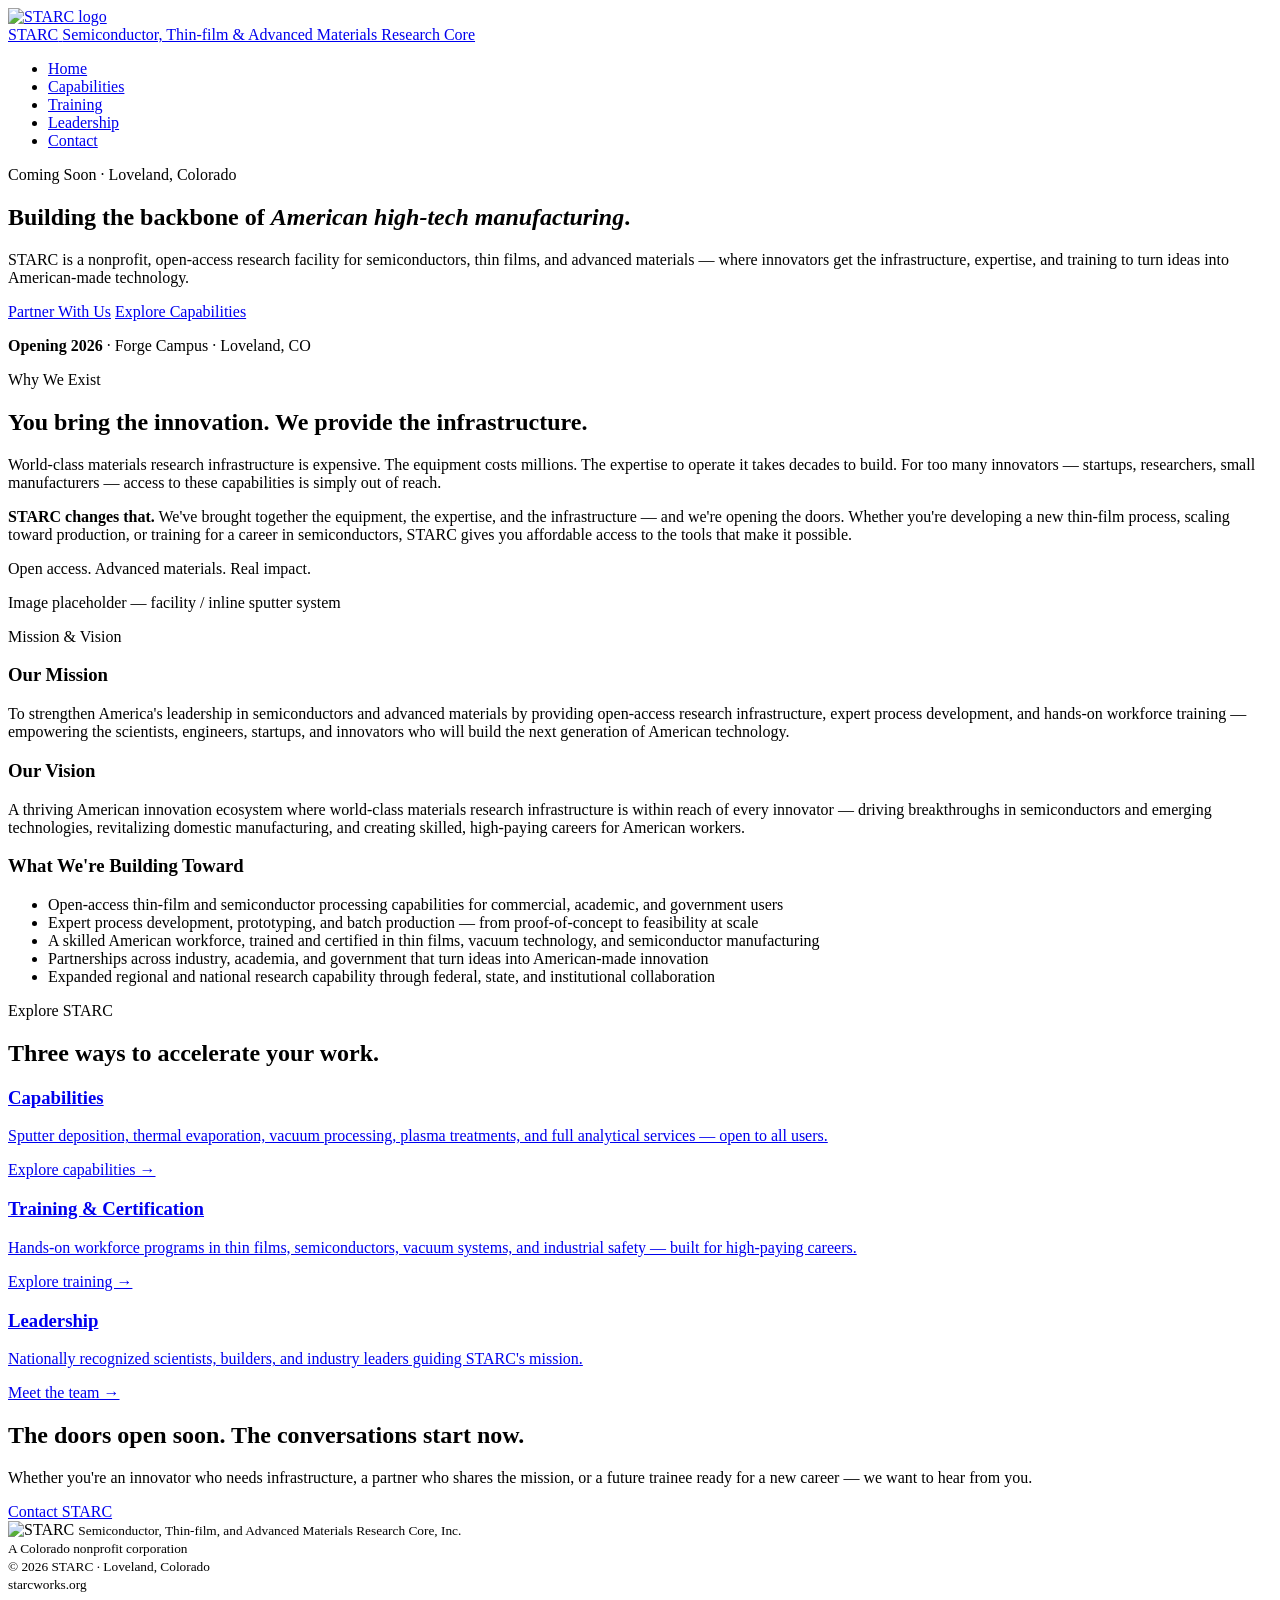
==== index.html @ b77ac94f "Add initial index.html for STARC website Initial commit of the index.html file containing the struct" ====
<!DOCTYPE html>
<html lang="en">
<head>
<meta charset="UTF-8">
<meta name="viewport" content="width=device-width, initial-scale=1.0">
<title>STARC — Semiconductor, Thin-film, and Advanced Materials Research Core</title>
<meta name="description" content="STARC is a nonprofit, open-access research facility for semiconductors, thin films, and advanced materials in Loveland, Colorado.">
<link rel="preconnect" href="https://fonts.googleapis.com">
<link rel="preconnect" href="https://fonts.gstatic.com" crossorigin>
<link href="https://fonts.googleapis.com/css2?family=Archivo:wght@500;600;700;800&family=Inter:wght@400;500;600&display=swap" rel="stylesheet">
<link rel="stylesheet" href="style.css">
</head>
<body>
<header>
  <div class="wrap nav">
    <a class="logo" href="index.html">
      <img class="logo-img" src="logo-mark.png" alt="STARC logo">
      <div>
        <span class="logo-text">STARC</span>
        <span class="logo-sub">Semiconductor, Thin-film &amp; Advanced Materials Research Core</span>
      </div>
    </a>
    <nav aria-label="Primary">
      <ul>
        <li><a href="index.html" class="active">Home</a></li>
        <li><a href="capabilities.html">Capabilities</a></li>
        <li><a href="training.html">Training</a></li>
        <li><a href="leadership.html">Leadership</a></li>
        <li><a href="contact.html">Contact</a></li>
      </ul>
    </nav>
  </div>
  <div class="film-stripe" aria-hidden="true"></div>
</header>
<main>
<section class="hero">
  <div class="wrap">
    <span class="badge">Coming Soon <span>· Loveland, Colorado</span></span>
    <h1>Building the backbone of <em>American high-tech manufacturing</em>.</h1>
    <p class="lede">STARC is a nonprofit, open-access research facility for semiconductors, thin films, and advanced materials — where innovators get the infrastructure, expertise, and training to turn ideas into American-made technology.</p>
    <div class="hero-cta">
      <a class="btn btn-primary" href="contact.html">Partner With Us</a>
      <a class="btn btn-ghost" href="capabilities.html">Explore Capabilities</a>
    </div>
    <p class="hero-loc"><strong>Opening 2026</strong> · Forge Campus · Loveland, CO</p>
  </div>
</section>
<section class="why">
  <div class="wrap why-grid">
    <div class="reveal">
      <p class="eyebrow">Why We Exist</p>
      <h2>You bring the innovation. We provide the infrastructure.</h2>
      <p>World-class materials research infrastructure is expensive. The equipment costs millions. The expertise to operate it takes decades to build. For too many innovators — startups, researchers, small manufacturers — access to these capabilities is simply out of reach.</p>
      <p><strong>STARC changes that.</strong> We've brought together the equipment, the expertise, and the infrastructure — and we're opening the doors. Whether you're developing a new thin-film process, scaling toward production, or training for a career in semiconductors, STARC gives you affordable access to the tools that make it possible.</p>
      <p class="why-pull">Open access. Advanced materials. Real impact.</p>
    </div>
    <div class="img-ph reveal">Image placeholder — facility / inline sputter system</div>
  </div>
</section>
<section class="mv">
  <div class="wrap">
    <p class="eyebrow reveal">Mission &amp; Vision</p>
    <div class="mv-grid">
      <div class="mv-card reveal">
        <h3>Our Mission</h3>
        <p>To strengthen America's leadership in semiconductors and advanced materials by providing open-access research infrastructure, expert process development, and hands-on workforce training — empowering the scientists, engineers, startups, and innovators who will build the next generation of American technology.</p>
      </div>
      <div class="mv-card reveal">
        <h3>Our Vision</h3>
        <p>A thriving American innovation ecosystem where world-class materials research infrastructure is within reach of every innovator — driving breakthroughs in semiconductors and emerging technologies, revitalizing domestic manufacturing, and creating skilled, high-paying careers for American workers.</p>
      </div>
    </div>
    <div class="goals reveal">
      <h3>What We're Building Toward</h3>
      <ul class="goal-list">
        <li><span class="goal-dot"></span>Open-access thin-film and semiconductor processing capabilities for commercial, academic, and government users</li>
        <li><span class="goal-dot"></span>Expert process development, prototyping, and batch production — from proof-of-concept to feasibility at scale</li>
        <li><span class="goal-dot"></span>A skilled American workforce, trained and certified in thin films, vacuum technology, and semiconductor manufacturing</li>
        <li><span class="goal-dot"></span>Partnerships across industry, academia, and government that turn ideas into American-made innovation</li>
        <li><span class="goal-dot"></span>Expanded regional and national research capability through federal, state, and institutional collaboration</li>
      </ul>
    </div>
  </div>
</section>
<section class="explore">
  <div class="wrap">
    <p class="eyebrow reveal">Explore STARC</p>
    <h2 class="reveal">Three ways to accelerate your work.</h2>
    <div class="explore-grid">
      <a class="explore-card reveal" href="capabilities.html">
        <h3>Capabilities</h3>
        <p>Sputter deposition, thermal evaporation, vacuum processing, plasma treatments, and full analytical services — open to all users.</p>
        <span class="go">Explore capabilities →</span>
      </a>
      <a class="explore-card reveal" href="training.html">
        <h3>Training &amp; Certification</h3>
        <p>Hands-on workforce programs in thin films, semiconductors, vacuum systems, and industrial safety — built for high-paying careers.</p>
        <span class="go">Explore training →</span>
      </a>
      <a class="explore-card reveal" href="leadership.html">
        <h3>Leadership</h3>
        <p>Nationally recognized scientists, builders, and industry leaders guiding STARC's mission.</p>
        <span class="go">Meet the team →</span>
      </a>
    </div>
  </div>
</section>
<section class="contact">
  <div class="wrap">
    <h2 class="reveal">The doors open soon. The conversations start now.</h2>
    <p class="reveal">Whether you're an innovator who needs infrastructure, a partner who shares the mission, or a future trainee ready for a new career — we want to hear from you.</p>
    <a class="btn btn-primary reveal" href="contact.html">Contact STARC</a>
  </div>
</section>
</main>
<footer>
  <div class="wrap foot">
    <div>
      <img class="foot-logo" src="logo-full.png" alt="STARC">
      <small>Semiconductor, Thin-film, and Advanced Materials Research Core, Inc.<br>A Colorado nonprofit corporation</small>
    </div>
    <div class="foot-right">
      <small>© 2026 STARC · Loveland, Colorado<br>starcworks.org</small>
    </div>
  </div>
</footer>
<script src="reveal.js"></script>
</body>
</html>
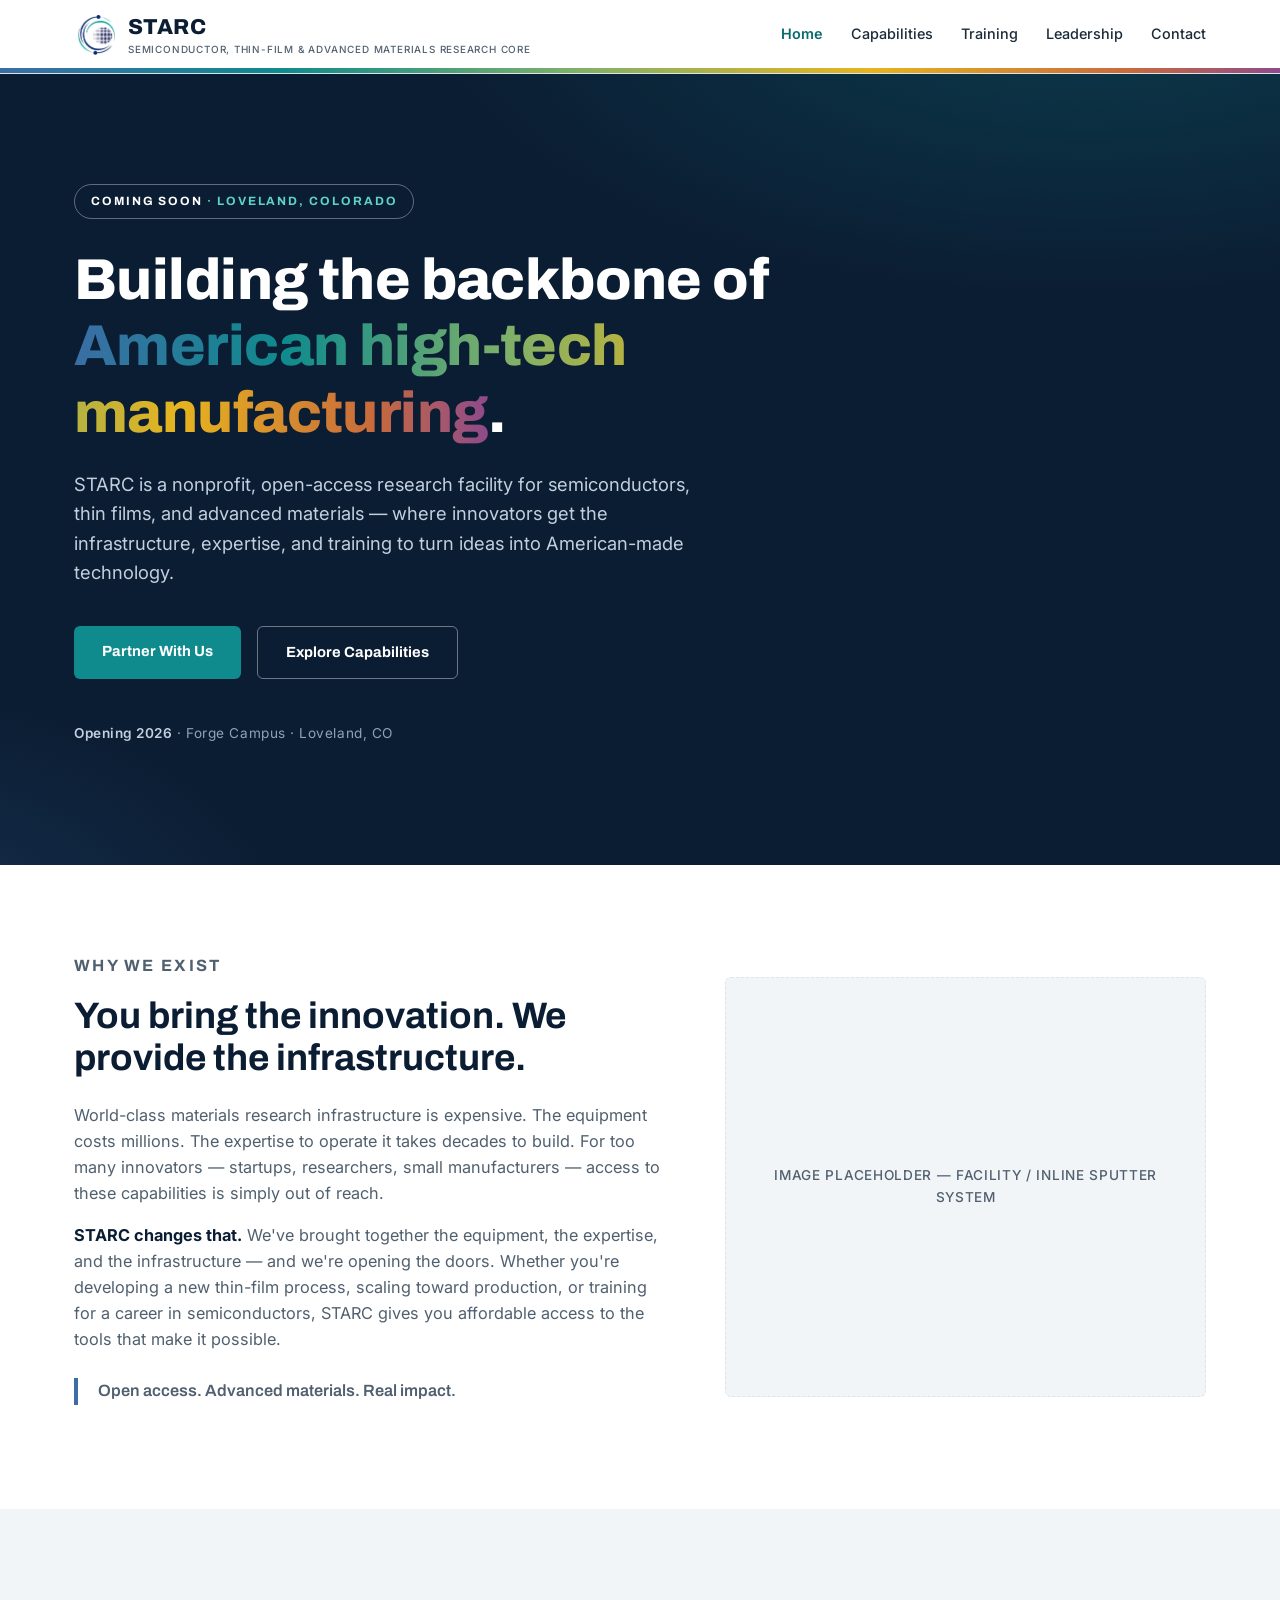
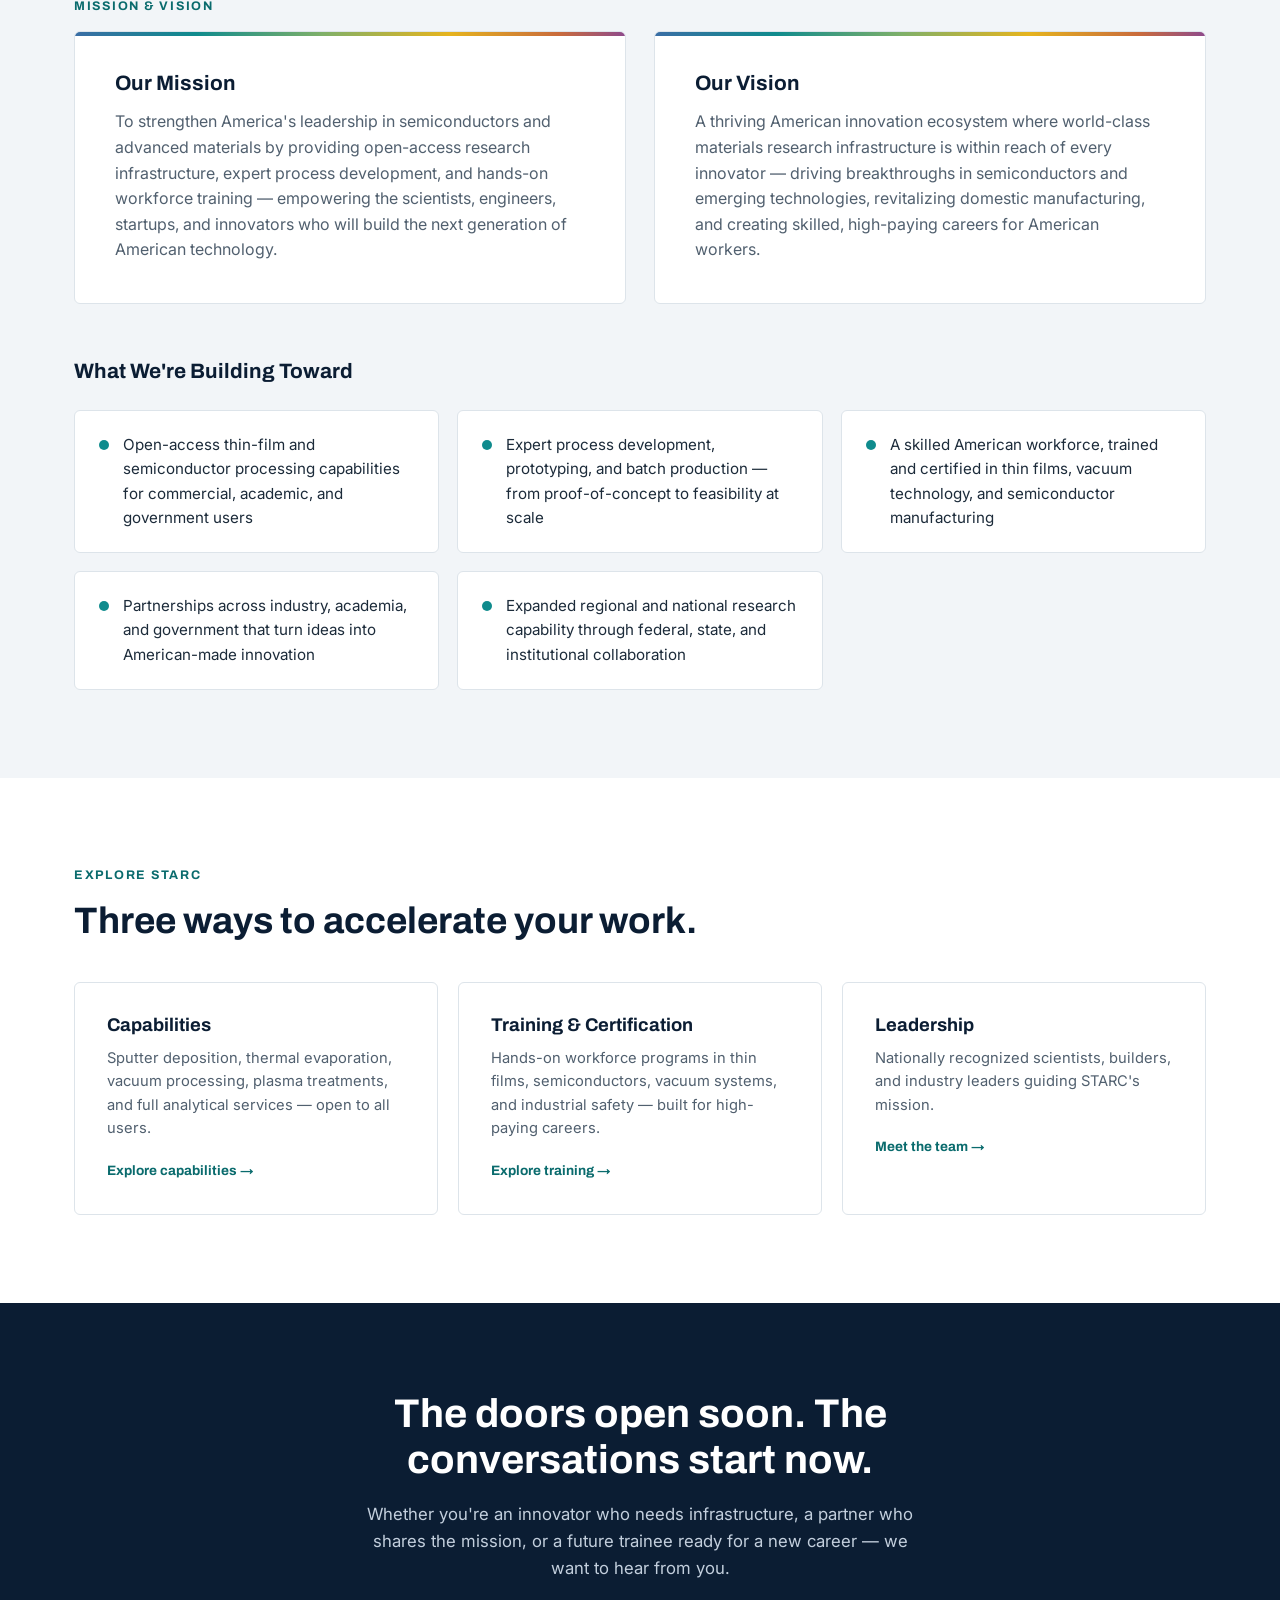
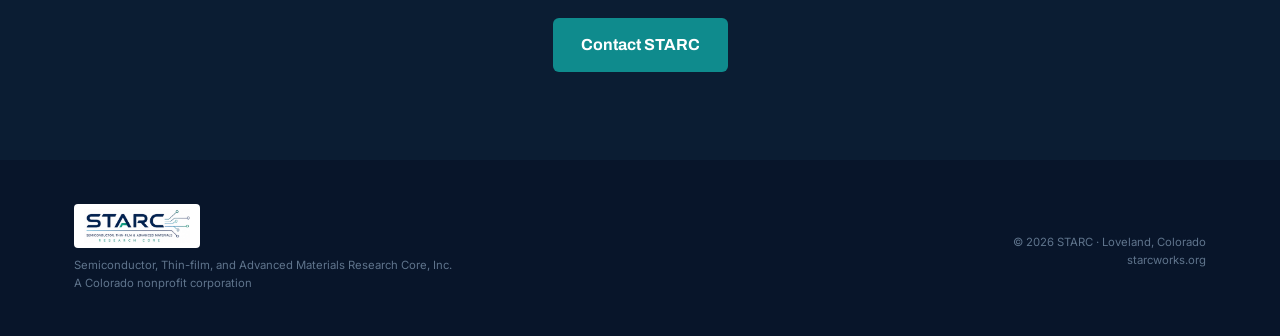
==== commit 2666b599: "Add files via upload" ====
--- a/index.html
+++ b/index.html
@@ -11,6 +11,7 @@
 <link rel="stylesheet" href="style.css">
 </head>
 <body>
+
 <header>
   <div class="wrap nav">
     <a class="logo" href="index.html">
@@ -32,7 +33,9 @@
   </div>
   <div class="film-stripe" aria-hidden="true"></div>
 </header>
+
 <main>
+
 <section class="hero">
   <div class="wrap">
     <span class="badge">Coming Soon <span>· Loveland, Colorado</span></span>
@@ -45,6 +48,7 @@
     <p class="hero-loc"><strong>Opening 2026</strong> · Forge Campus · Loveland, CO</p>
   </div>
 </section>
+
 <section class="why">
   <div class="wrap why-grid">
     <div class="reveal">
@@ -57,6 +61,7 @@
     <div class="img-ph reveal">Image placeholder — facility / inline sputter system</div>
   </div>
 </section>
+
 <section class="mv">
   <div class="wrap">
     <p class="eyebrow reveal">Mission &amp; Vision</p>
@@ -82,6 +87,7 @@
     </div>
   </div>
 </section>
+
 <section class="explore">
   <div class="wrap">
     <p class="eyebrow reveal">Explore STARC</p>
@@ -105,6 +111,7 @@
     </div>
   </div>
 </section>
+
 <section class="contact">
   <div class="wrap">
     <h2 class="reveal">The doors open soon. The conversations start now.</h2>
@@ -112,7 +119,9 @@
     <a class="btn btn-primary reveal" href="contact.html">Contact STARC</a>
   </div>
 </section>
+
 </main>
+
 <footer>
   <div class="wrap foot">
     <div>
@@ -124,6 +133,7 @@
     </div>
   </div>
 </footer>
+
 <script src="reveal.js"></script>
 </body>
 </html>
--- a/style.css
+++ b/style.css
@@ -0,0 +1,173 @@
+:root{
+  --navy:#0B1D33;
+  --navy-2:#12294a;
+  --ink:#1c2b3a;
+  --slate:#51606f;
+  --paper:#ffffff;
+  --mist:#f2f5f8;
+  --line:#dde4ea;
+  --teal:#0f8b8d;
+  --teal-dark:#0a6b6d;
+  --film:linear-gradient(90deg,#3a6ea5 0%,#0f8b8d 22%,#7fb069 45%,#e6b41e 68%,#c96b3c 88%,#8e4a8b 100%);
+  --radius:6px;
+  --max:1180px;
+}
+*{margin:0;padding:0;box-sizing:border-box}
+html{scroll-behavior:smooth}
+body{font-family:'Inter',system-ui,sans-serif;color:var(--ink);background:var(--paper);line-height:1.6;font-size:16px}
+h1,h2,h3,h4{font-family:'Archivo',sans-serif;line-height:1.15;color:var(--navy)}
+img{max-width:100%;display:block}
+a{color:var(--teal-dark);text-decoration:none}
+.wrap{max-width:var(--max);margin:0 auto;padding:0 24px}
+.film-stripe{height:5px;background:var(--film)}
+.eyebrow{font-family:'Archivo',sans-serif;font-size:.78rem;font-weight:700;letter-spacing:.14em;text-transform:uppercase;color:var(--teal-dark);margin-bottom:14px}
+section{padding:88px 0}
+@media(max-width:720px){section{padding:60px 0}}
+
+/* header */
+header{position:sticky;top:0;z-index:50;background:rgba(255,255,255,.94);backdrop-filter:blur(8px);border-bottom:1px solid var(--line)}
+.nav{display:flex;align-items:center;justify-content:space-between;height:68px}
+.logo{display:flex;align-items:center;gap:12px}
+.logo-mark{width:38px;height:38px;border-radius:4px;background:var(--navy);position:relative;overflow:hidden;flex-shrink:0}
+.logo-mark::after{content:"";position:absolute;left:0;right:0;bottom:0;height:9px;background:var(--film)}
+.logo-text{font-family:'Archivo',sans-serif;font-weight:800;font-size:1.35rem;letter-spacing:.02em;color:var(--navy)}
+.logo-sub{font-size:.62rem;letter-spacing:.08em;color:var(--slate);text-transform:uppercase;display:block;margin-top:-3px;font-weight:500}
+nav ul{display:flex;gap:28px;list-style:none}
+nav a{font-size:.9rem;font-weight:500;color:var(--ink)}
+nav a:hover{color:var(--teal-dark)}
+nav a.active{color:var(--teal-dark);font-weight:600}
+@media(max-width:860px){nav ul{gap:16px;flex-wrap:wrap}}
+
+/* page hero (interior pages) */
+.page-hero{background:var(--navy);color:#fff;padding:76px 0 64px;position:relative;overflow:hidden}
+.page-hero::before{content:"";position:absolute;inset:0;background:radial-gradient(900px 400px at 85% -10%, rgba(15,139,141,.28), transparent 60%)}
+.page-hero .wrap{position:relative}
+.page-hero .eyebrow{color:#5fd4c4}
+.page-hero h1{color:#fff;font-size:clamp(1.9rem,4.2vw,3rem);font-weight:800;max-width:820px;letter-spacing:-.01em}
+.page-hero p{margin-top:16px;font-size:1.08rem;color:#c3cfdd;max-width:640px}
+
+/* home hero */
+.hero{background:var(--navy);color:#fff;padding:110px 0 120px;position:relative;overflow:hidden}
+.hero::before{content:"";position:absolute;inset:0;background:
+  radial-gradient(1100px 500px at 85% -10%, rgba(15,139,141,.28), transparent 60%),
+  radial-gradient(700px 420px at -10% 110%, rgba(58,110,165,.25), transparent 60%)}
+.hero .wrap{position:relative}
+.badge{display:inline-block;font-family:'Archivo',sans-serif;font-size:.75rem;font-weight:700;letter-spacing:.16em;text-transform:uppercase;color:#fff;border:1px solid rgba(255,255,255,.35);padding:7px 16px;border-radius:100px;margin-bottom:28px}
+.badge span{color:#5fd4c4}
+.hero h1{color:#fff;font-size:clamp(2.1rem,5vw,3.6rem);font-weight:800;max-width:820px;letter-spacing:-.01em}
+.hero h1 em{font-style:normal;background:var(--film);-webkit-background-clip:text;background-clip:text;color:transparent}
+.hero p.lede{margin-top:24px;font-size:1.15rem;color:#c3cfdd;max-width:640px}
+.hero-cta{margin-top:38px;display:flex;gap:16px;flex-wrap:wrap}
+.btn{display:inline-block;font-family:'Archivo',sans-serif;font-weight:700;font-size:.92rem;padding:14px 28px;border-radius:var(--radius);transition:transform .15s ease,background .15s ease}
+.btn-primary{background:var(--teal);color:#fff}
+.btn-primary:hover{background:var(--teal-dark);transform:translateY(-1px)}
+.btn-ghost{border:1px solid rgba(255,255,255,.4);color:#fff}
+.btn-ghost:hover{border-color:#fff;transform:translateY(-1px)}
+.hero-loc{margin-top:44px;font-size:.85rem;color:#8fa3b8;letter-spacing:.04em}
+.hero-loc strong{color:#c3cfdd;font-weight:600}
+
+/* why */
+.why{background:var(--paper)}
+.why-grid{display:grid;grid-template-columns:1.1fr .9fr;gap:64px;align-items:center}
+@media(max-width:860px){.why-grid{grid-template-columns:1fr;gap:36px}}
+.why h2{font-size:clamp(1.6rem,3.2vw,2.3rem);margin-bottom:22px}
+.why p{color:var(--slate);margin-bottom:16px;font-size:1.02rem}
+.why p strong{color:var(--navy)}
+.why-pull{font-family:'Archivo',sans-serif;font-weight:600;font-size:1.25rem;color:var(--navy);border-left:4px solid;border-image:var(--film) 1;padding-left:20px;margin-top:26px}
+.img-ph{background:var(--mist);border:1px dashed var(--line);border-radius:var(--radius);display:flex;align-items:center;justify-content:center;color:var(--slate);font-size:.85rem;letter-spacing:.05em;text-transform:uppercase;font-weight:500;text-align:center;padding:20px}
+.why .img-ph{min-height:420px}
+
+/* mission */
+.mv{background:var(--mist)}
+.mv-grid{display:grid;grid-template-columns:1fr 1fr;gap:28px}
+@media(max-width:860px){.mv-grid{grid-template-columns:1fr}}
+.mv-card{background:var(--paper);border:1px solid var(--line);border-radius:var(--radius);padding:40px;position:relative;overflow:hidden}
+.mv-card::before{content:"";position:absolute;top:0;left:0;right:0;height:4px;background:var(--film)}
+.mv-card h3{font-size:1.3rem;margin-bottom:14px}
+.mv-card p{color:var(--slate);font-size:1rem}
+.goals{margin-top:56px}
+.goals h3{font-size:1.3rem;margin-bottom:26px}
+.goal-list{display:grid;grid-template-columns:repeat(auto-fit,minmax(300px,1fr));gap:18px;list-style:none}
+.goal-list li{background:var(--paper);border:1px solid var(--line);border-radius:var(--radius);padding:22px 24px;font-size:.95rem;color:var(--ink);display:flex;gap:14px;align-items:flex-start}
+.goal-dot{width:10px;height:10px;border-radius:50%;background:var(--teal);flex-shrink:0;margin-top:7px}
+
+/* explore cards (home page links to interior pages) */
+.explore{background:var(--paper)}
+.explore h2{font-size:clamp(1.6rem,3.2vw,2.3rem);margin-bottom:40px}
+.explore-grid{display:grid;grid-template-columns:repeat(auto-fit,minmax(260px,1fr));gap:20px}
+.explore-card{background:var(--paper);border:1px solid var(--line);border-radius:var(--radius);padding:32px;transition:border-color .15s ease,transform .15s ease;display:block}
+.explore-card:hover{border-color:var(--teal);transform:translateY(-3px)}
+.explore-card h3{font-size:1.15rem;margin-bottom:10px}
+.explore-card p{font-size:.92rem;color:var(--slate);margin-bottom:16px}
+.explore-card .go{font-family:'Archivo',sans-serif;font-weight:700;font-size:.85rem;color:var(--teal-dark)}
+
+/* capabilities */
+.caps h2{font-size:clamp(1.6rem,3.2vw,2.3rem);margin-bottom:14px}
+.caps .intro{color:var(--slate);max-width:680px;margin-bottom:52px}
+.cap-block{margin-bottom:64px}
+.cap-block:last-child{margin-bottom:0}
+.cap-head{display:flex;align-items:baseline;justify-content:space-between;gap:20px;border-bottom:2px solid var(--navy);padding-bottom:12px;margin-bottom:28px;flex-wrap:wrap}
+.cap-head h3{font-size:1.35rem}
+.cap-head .cap-note{font-size:.85rem;color:var(--slate)}
+.tile-grid{display:grid;grid-template-columns:repeat(auto-fill,minmax(230px,1fr));gap:16px}
+.tile{background:var(--paper);border:1px solid var(--line);border-radius:var(--radius);padding:22px;transition:border-color .15s ease,transform .15s ease}
+.tile:hover{border-color:var(--teal);transform:translateY(-2px)}
+.tile h4{font-size:.98rem;margin-bottom:6px}
+.tile p{font-size:.85rem;color:var(--slate)}
+.tile-icon{width:34px;height:34px;border-radius:5px;background:var(--mist);margin-bottom:14px;display:flex;align-items:center;justify-content:center}
+.tile-icon svg{width:18px;height:18px;stroke:var(--teal-dark)}
+.cap-img-row{display:grid;grid-template-columns:repeat(3,1fr);gap:16px;margin-top:28px}
+@media(max-width:720px){.cap-img-row{grid-template-columns:1fr}}
+.cap-img-row .img-ph{min-height:170px}
+
+/* training banner */
+.train-banner{background:var(--navy-2);color:#fff;border-radius:var(--radius);padding:44px 48px;margin-top:56px;display:grid;grid-template-columns:1.4fr 1fr;gap:40px;align-items:center;position:relative;overflow:hidden}
+.train-banner::before{content:"";position:absolute;left:0;top:0;bottom:0;width:5px;background:var(--film)}
+@media(max-width:860px){.train-banner{grid-template-columns:1fr;padding:36px 28px}}
+.train-banner h3{color:#fff;font-size:1.45rem;margin-bottom:12px}
+.train-banner p{color:#c3cfdd;font-size:.98rem}
+.train-banner .img-ph{min-height:180px;background:rgba(255,255,255,.06);border-color:rgba(255,255,255,.25);color:#8fa3b8}
+
+/* board */
+.board{background:var(--mist)}
+.board h2{font-size:clamp(1.6rem,3.2vw,2.3rem);margin-bottom:14px}
+.board .intro{color:var(--slate);max-width:680px;margin-bottom:48px}
+.board-grid{display:grid;grid-template-columns:repeat(auto-fill,minmax(240px,1fr));gap:20px}
+.person{background:var(--paper);border:1px solid var(--line);border-radius:var(--radius);overflow:hidden}
+.person .img-ph{min-height:220px;border:none;border-bottom:1px dashed var(--line);border-radius:0}
+.person-body{padding:20px 22px}
+.person h4{font-size:1.02rem;margin-bottom:4px}
+.person .role{font-size:.82rem;color:var(--teal-dark);font-weight:600;letter-spacing:.03em;text-transform:uppercase;margin-bottom:8px}
+.person p{font-size:.85rem;color:var(--slate)}
+
+/* contact */
+.contact{background:var(--navy);color:#fff;text-align:center}
+.contact h2{color:#fff;font-size:clamp(1.7rem,3.4vw,2.5rem);max-width:760px;margin:0 auto 18px}
+.contact p{color:#c3cfdd;max-width:560px;margin:0 auto 36px;font-size:1.05rem}
+.contact .btn-primary{font-size:1rem}
+.contact .note{margin-top:26px;font-size:.85rem;color:#8fa3b8}
+
+/* contact page cards */
+.contact-page{background:var(--paper)}
+.contact-grid{display:grid;grid-template-columns:repeat(auto-fit,minmax(280px,1fr));gap:20px;margin-top:12px}
+.contact-card{background:var(--mist);border:1px solid var(--line);border-radius:var(--radius);padding:36px}
+.contact-card h3{font-size:1.1rem;margin-bottom:10px}
+.contact-card p{font-size:.92rem;color:var(--slate);margin-bottom:16px}
+.contact-card a.cta{font-family:'Archivo',sans-serif;font-weight:700;font-size:.9rem}
+
+/* footer */
+footer{background:#08152a;color:#8fa3b8;padding:44px 0;font-size:.85rem}
+.foot{display:flex;justify-content:space-between;gap:24px;flex-wrap:wrap;align-items:center}
+.foot .logo-text{color:#fff;font-size:1.1rem}
+.foot small{display:block;margin-top:6px;color:#5f748c}
+.foot-right{text-align:right}
+@media(max-width:720px){.foot,.foot-right{text-align:left}}
+
+/* reveal */
+.reveal{opacity:0;transform:translateY(18px);transition:opacity .6s ease,transform .6s ease}
+.reveal.on{opacity:1;transform:none}
+@media(prefers-reduced-motion:reduce){.reveal{opacity:1;transform:none;transition:none}.btn{transition:none}.tile{transition:none}}
+
+/* logo images */
+.logo-img{width:42px;height:42px;object-fit:contain;flex-shrink:0}
+.foot-logo{height:44px;width:auto;object-fit:contain;background:#fff;border-radius:4px;padding:5px 10px;margin-bottom:8px}
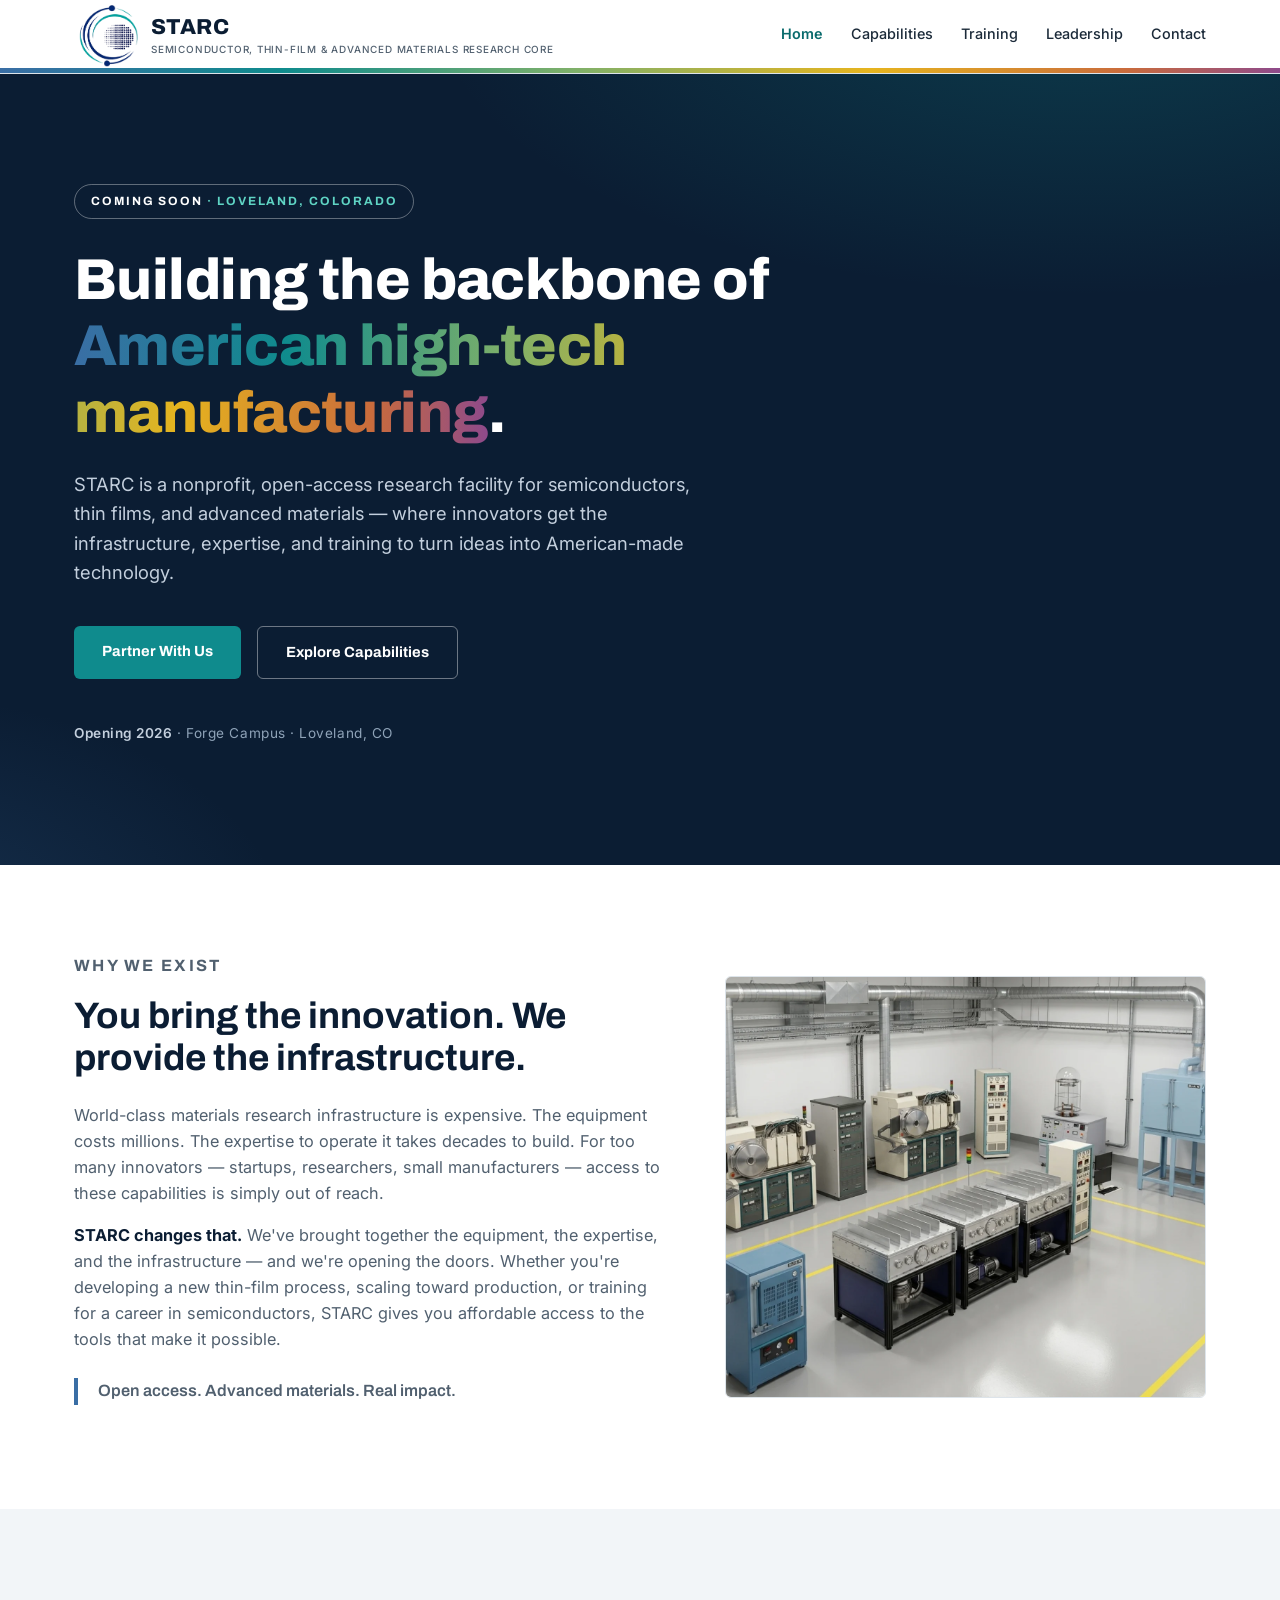
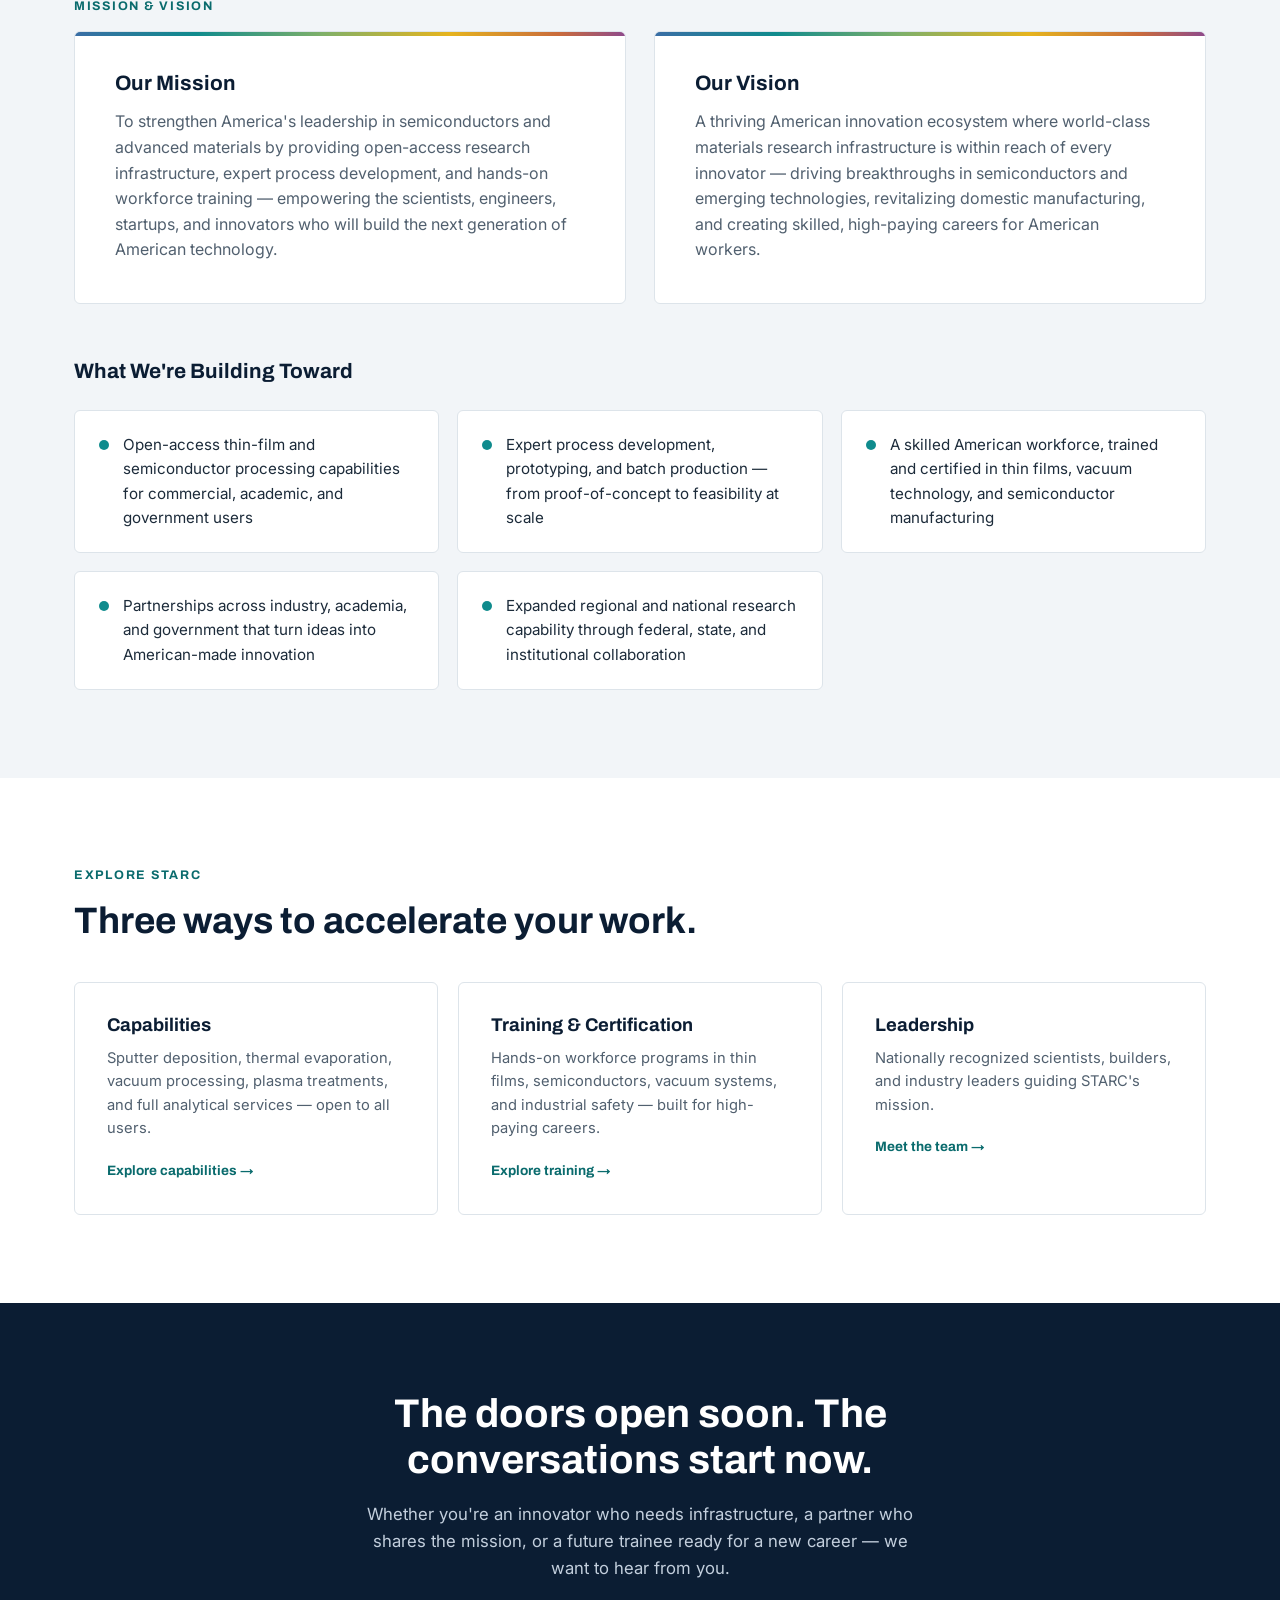
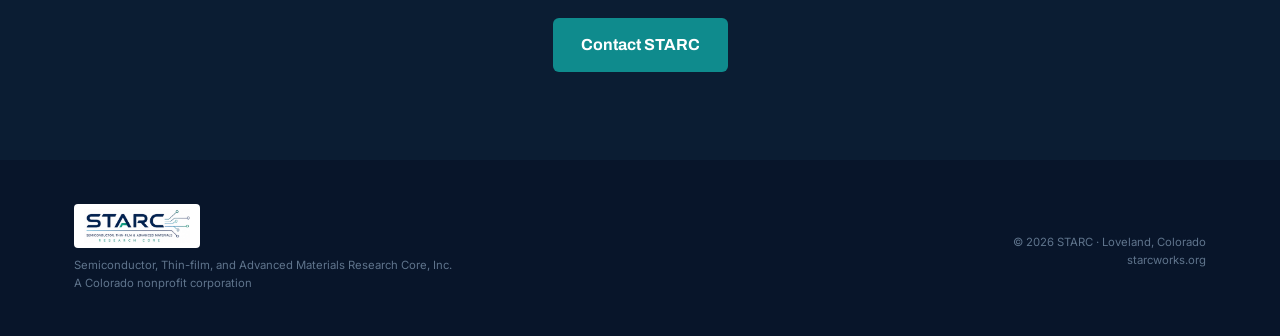
==== commit 7741efc0: "Add real images: facility render, equipment figures, analytical data, leadership photo - Home: facil" ====
--- a/index.html
+++ b/index.html
@@ -58,7 +58,7 @@
       <p><strong>STARC changes that.</strong> We've brought together the equipment, the expertise, and the infrastructure — and we're opening the doors. Whether you're developing a new thin-film process, scaling toward production, or training for a career in semiconductors, STARC gives you affordable access to the tools that make it possible.</p>
       <p class="why-pull">Open access. Advanced materials. Real impact.</p>
     </div>
-    <div class="img-ph reveal">Image placeholder — facility / inline sputter system</div>
+    <div class="why-img reveal"><img src="images/facility.webp" alt="Rendering of the STARC facility floor with sputter deposition systems and vacuum processing equipment" loading="lazy"></div>
   </div>
 </section>
 
--- a/style.css
+++ b/style.css
@@ -169,5 +169,47 @@
 @media(prefers-reduced-motion:reduce){.reveal{opacity:1;transform:none;transition:none}.btn{transition:none}.tile{transition:none}}
 
 /* logo images */
-.logo-img{width:42px;height:42px;object-fit:contain;flex-shrink:0}
+.logo-img{width:65px;height:65px;object-fit:contain;flex-shrink:0}
 .foot-logo{height:44px;width:auto;object-fit:contain;background:#fff;border-radius:4px;padding:5px 10px;margin-bottom:8px}
+
+/* real images — home & leadership */
+.why-img{border-radius:var(--radius);border:1px solid var(--line);overflow:hidden;background:var(--mist)}
+.why-img img{width:100%;height:100%;min-height:420px;object-fit:cover}
+@media(max-width:860px){.why-img img{min-height:260px}}
+.person .photo{width:100%;height:260px;object-fit:cover;object-position:top;border-bottom:1px solid var(--line);background:var(--mist)}
+
+/* capability figures */
+.cap-fig{margin:0;background:var(--paper);border:1px solid var(--line);border-radius:var(--radius);overflow:hidden;display:flex;flex-direction:column}
+.cap-fig img{width:100%;height:210px;object-fit:cover;background:#fff}
+.cap-fig.data img{object-fit:contain;padding:10px}
+.cap-fig figcaption{padding:14px 16px;font-size:.82rem;color:var(--slate);line-height:1.55;border-top:1px solid var(--line);background:var(--mist)}
+.cap-fig figcaption strong{color:var(--navy);font-family:'Archivo',sans-serif;font-size:.85rem;display:block;margin-bottom:3px}
+.cap-note-line{margin-top:16px;font-size:.8rem;color:var(--slate);font-style:italic}
+
+/* analytical tiles with media */
+.tile-media{height:170px;border-radius:5px;background:var(--mist);border:1px solid var(--line);margin-bottom:14px;display:flex;align-items:center;justify-content:center;overflow:hidden}
+.tile-media img{width:100%;height:100%;object-fit:contain;background:#fff}
+.tile-media svg{width:100%;height:100%}
+.learn-more{display:inline-block;margin-top:10px;font-family:'Archivo',sans-serif;font-weight:700;font-size:.83rem;color:var(--teal-dark);cursor:pointer;background:none;border:none;padding:0}
+.learn-more:hover{color:var(--teal)}
+
+/* modal (analytical learn-more) */
+.modal-overlay{position:fixed;inset:0;background:rgba(11,29,51,.6);display:flex;align-items:center;justify-content:center;padding:24px;z-index:100}
+.modal-overlay[hidden]{display:none}
+.modal{background:var(--paper);border-radius:var(--radius);max-width:880px;width:100%;max-height:88vh;overflow-y:auto;padding:38px 42px;position:relative}
+.modal::before{content:"";position:absolute;top:0;left:0;right:0;height:4px;background:var(--film)}
+.modal-close{position:sticky;top:0;float:right;background:var(--mist);border:1px solid var(--line);border-radius:50%;width:34px;height:34px;font-size:1.15rem;line-height:1;cursor:pointer;color:var(--ink)}
+.modal-close:hover{border-color:var(--teal)}
+.modal h3{font-size:1.35rem;margin-bottom:8px;padding-right:44px}
+.modal>p{color:var(--slate);font-size:.94rem;margin-bottom:10px}
+.modal h4.modal-sub{font-size:1.05rem;margin:26px 0 6px;padding-top:20px;border-top:2px solid var(--navy)}
+.modal-item{display:grid;grid-template-columns:300px 1fr;gap:22px;align-items:center;padding:18px 0;border-top:1px solid var(--line)}
+.modal-item:first-of-type{border-top:none}
+.modal-item img{width:100%;border:1px solid var(--line);border-radius:5px;background:#fff}
+.modal-item h4{font-size:.98rem;margin-bottom:5px}
+.modal-item p{font-size:.88rem;color:var(--slate)}
+@media(max-width:720px){.modal{padding:26px 20px}.modal-item{grid-template-columns:1fr;gap:12px}}
+.fib-row{display:grid;grid-template-columns:repeat(4,1fr);gap:10px;margin:14px 0}
+.fib-row img{width:100%;border:1px solid var(--line);border-radius:5px;background:#fff}
+@media(max-width:720px){.fib-row{grid-template-columns:repeat(2,1fr)}}
+body.modal-open{overflow:hidden}
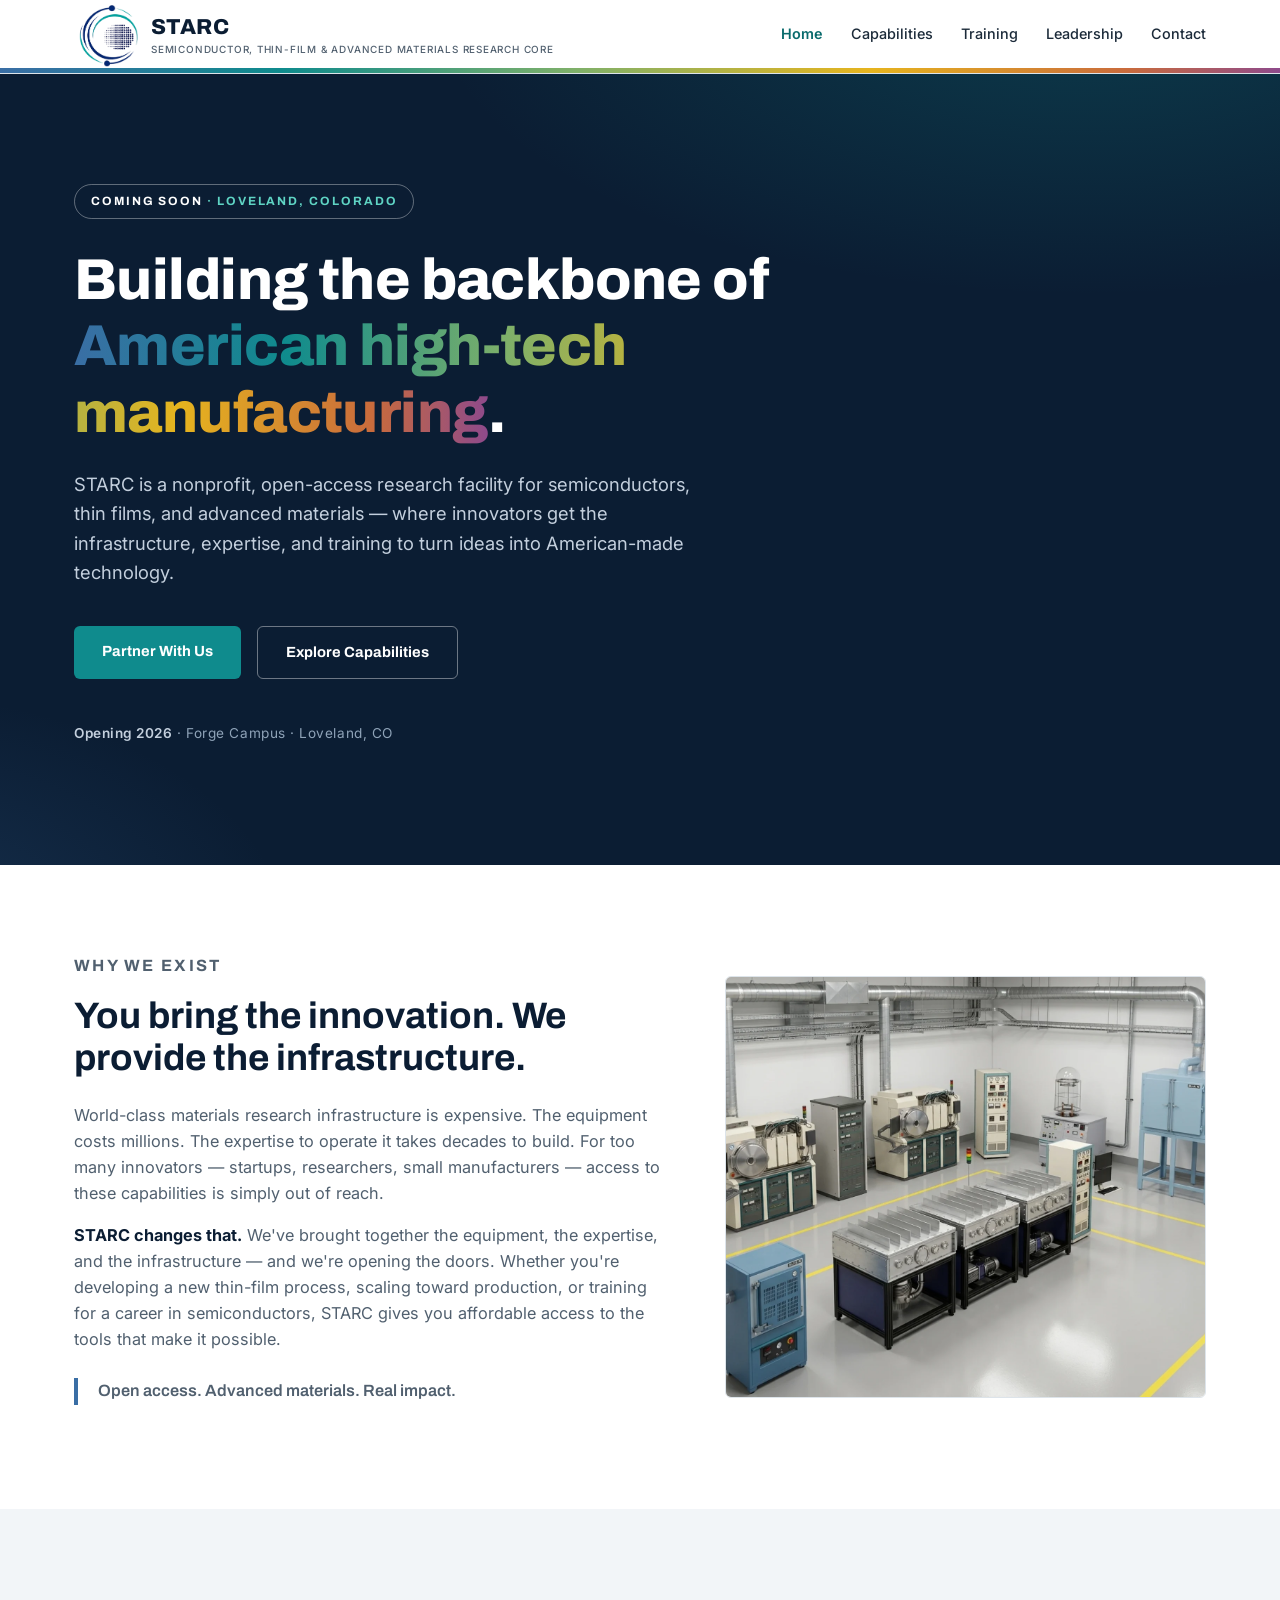
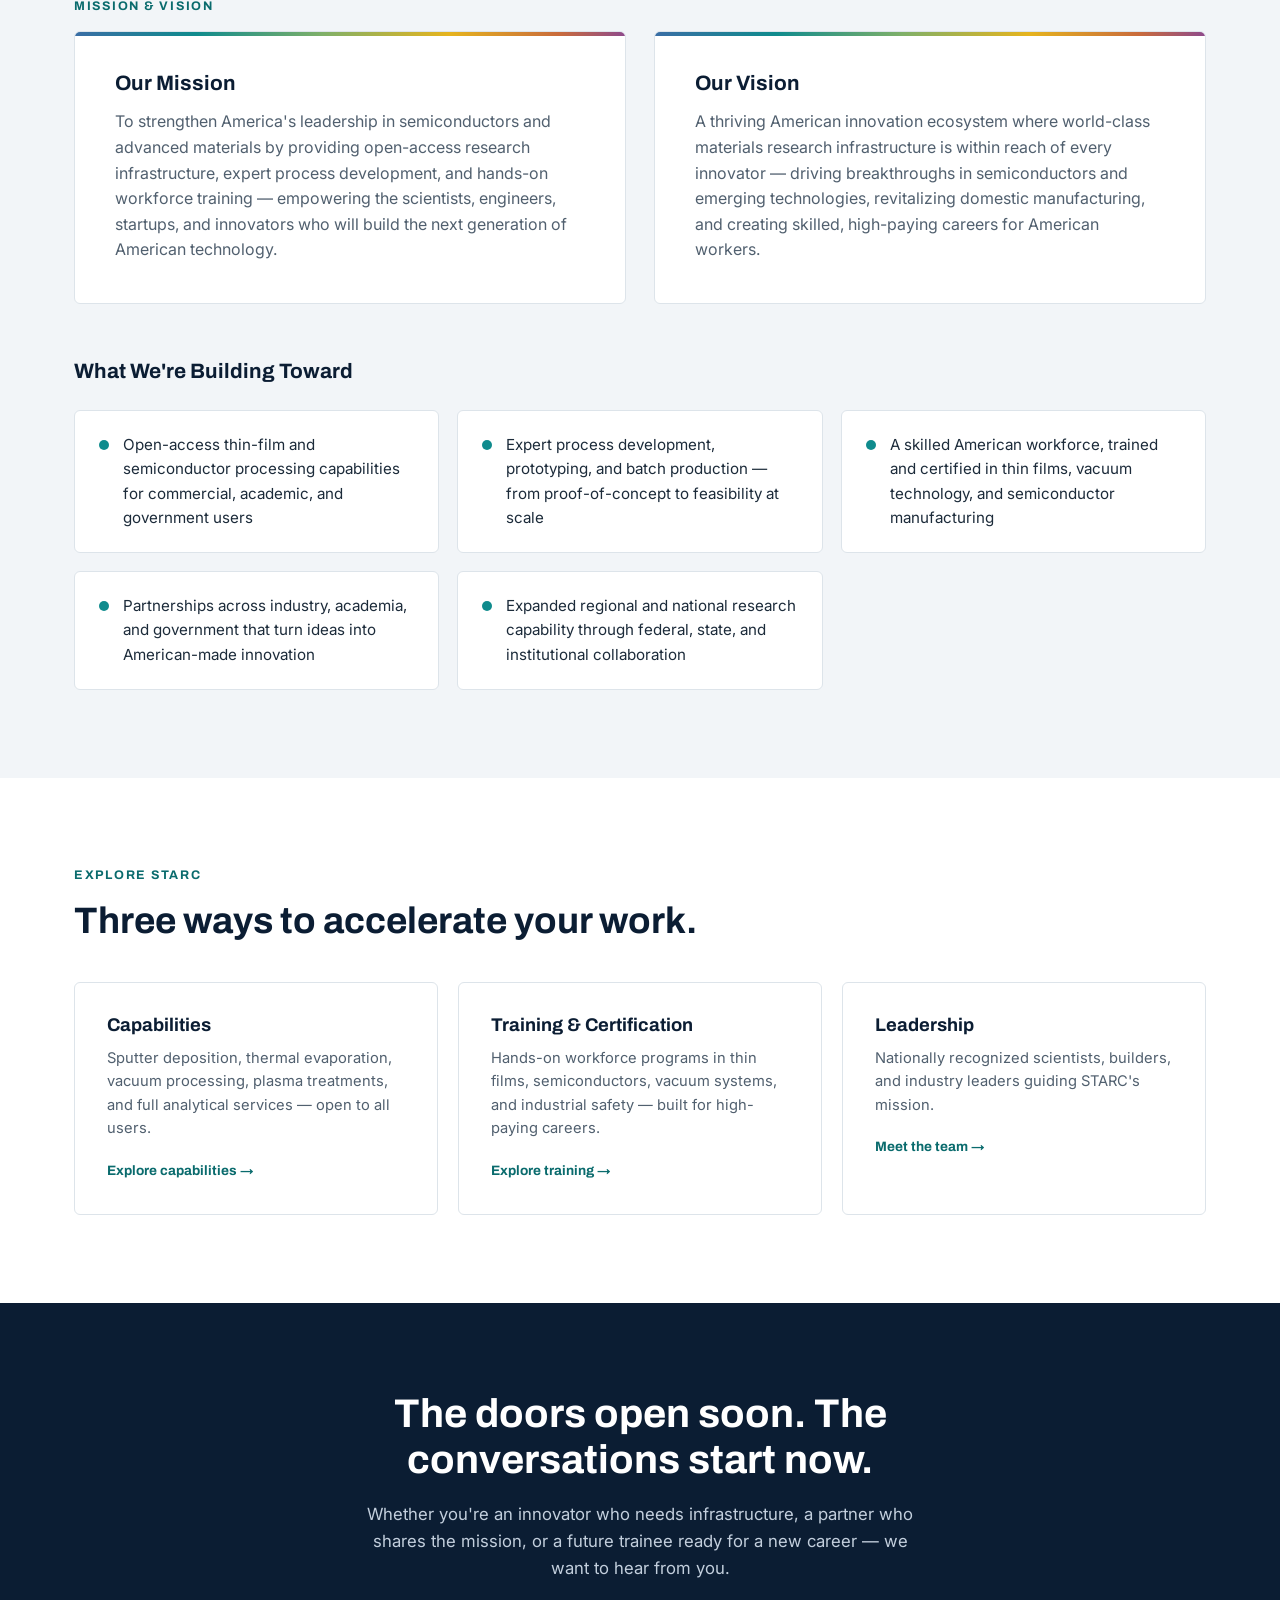
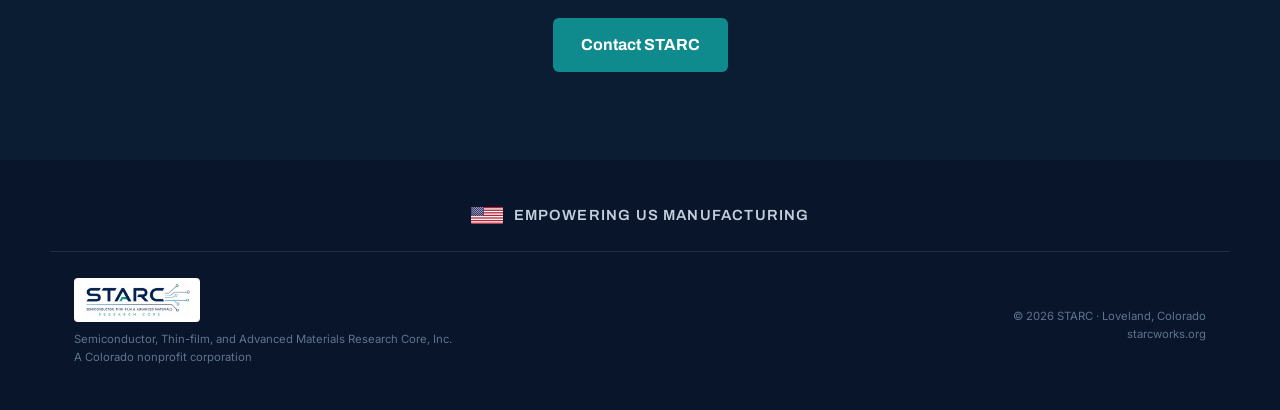
==== commit 64a2d39c: "Uncropped equipment figures, equipment/training popups, restructured analytical section, US flag foo" ====
--- a/index.html
+++ b/index.html
@@ -123,6 +123,10 @@
 </main>
 
 <footer>
+  <div class="wrap flag-line">
+    <svg class="us-flag" viewBox="0 0 38 20" xmlns="http://www.w3.org/2000/svg" role="img" aria-label="United States flag"><rect width="38" height="20" fill="#fff"/><rect y="0.00" width="38" height="1.54" fill="#B22234"/><rect y="3.08" width="38" height="1.54" fill="#B22234"/><rect y="6.15" width="38" height="1.54" fill="#B22234"/><rect y="9.23" width="38" height="1.54" fill="#B22234"/><rect y="12.31" width="38" height="1.54" fill="#B22234"/><rect y="15.38" width="38" height="1.54" fill="#B22234"/><rect y="18.46" width="38" height="1.54" fill="#B22234"/><rect width="15.2" height="10.77" fill="#3C3B6E"/><g fill="#fff"><circle cx="1.27" cy="0.60" r=".5"/><circle cx="3.80" cy="0.60" r=".5"/><circle cx="6.33" cy="0.60" r=".5"/><circle cx="8.87" cy="0.60" r=".5"/><circle cx="11.40" cy="0.60" r=".5"/><circle cx="13.93" cy="0.60" r=".5"/><circle cx="2.53" cy="1.80" r=".5"/><circle cx="5.07" cy="1.80" r=".5"/><circle cx="7.60" cy="1.80" r=".5"/><circle cx="10.13" cy="1.80" r=".5"/><circle cx="12.67" cy="1.80" r=".5"/><circle cx="1.27" cy="2.99" r=".5"/><circle cx="3.80" cy="2.99" r=".5"/><circle cx="6.33" cy="2.99" r=".5"/><circle cx="8.87" cy="2.99" r=".5"/><circle cx="11.40" cy="2.99" r=".5"/><circle cx="13.93" cy="2.99" r=".5"/><circle cx="2.53" cy="4.19" r=".5"/><circle cx="5.07" cy="4.19" r=".5"/><circle cx="7.60" cy="4.19" r=".5"/><circle cx="10.13" cy="4.19" r=".5"/><circle cx="12.67" cy="4.19" r=".5"/><circle cx="1.27" cy="5.38" r=".5"/><circle cx="3.80" cy="5.38" r=".5"/><circle cx="6.33" cy="5.38" r=".5"/><circle cx="8.87" cy="5.38" r=".5"/><circle cx="11.40" cy="5.38" r=".5"/><circle cx="13.93" cy="5.38" r=".5"/><circle cx="2.53" cy="6.58" r=".5"/><circle cx="5.07" cy="6.58" r=".5"/><circle cx="7.60" cy="6.58" r=".5"/><circle cx="10.13" cy="6.58" r=".5"/><circle cx="12.67" cy="6.58" r=".5"/><circle cx="1.27" cy="7.78" r=".5"/><circle cx="3.80" cy="7.78" r=".5"/><circle cx="6.33" cy="7.78" r=".5"/><circle cx="8.87" cy="7.78" r=".5"/><circle cx="11.40" cy="7.78" r=".5"/><circle cx="13.93" cy="7.78" r=".5"/><circle cx="2.53" cy="8.97" r=".5"/><circle cx="5.07" cy="8.97" r=".5"/><circle cx="7.60" cy="8.97" r=".5"/><circle cx="10.13" cy="8.97" r=".5"/><circle cx="12.67" cy="8.97" r=".5"/><circle cx="1.27" cy="10.17" r=".5"/><circle cx="3.80" cy="10.17" r=".5"/><circle cx="6.33" cy="10.17" r=".5"/><circle cx="8.87" cy="10.17" r=".5"/><circle cx="11.40" cy="10.17" r=".5"/><circle cx="13.93" cy="10.17" r=".5"/></g></svg>
+    <span>Empowering US Manufacturing</span>
+  </div>
   <div class="wrap foot">
     <div>
       <img class="foot-logo" src="logo-full.png" alt="STARC">
--- a/style.css
+++ b/style.css
@@ -180,7 +180,7 @@
 
 /* capability figures */
 .cap-fig{margin:0;background:var(--paper);border:1px solid var(--line);border-radius:var(--radius);overflow:hidden;display:flex;flex-direction:column}
-.cap-fig img{width:100%;height:210px;object-fit:cover;background:#fff}
+.cap-fig img{width:100%;height:250px;object-fit:contain;background:#fff;padding:8px}
 .cap-fig.data img{object-fit:contain;padding:10px}
 .cap-fig figcaption{padding:14px 16px;font-size:.82rem;color:var(--slate);line-height:1.55;border-top:1px solid var(--line);background:var(--mist)}
 .cap-fig figcaption strong{color:var(--navy);font-family:'Archivo',sans-serif;font-size:.85rem;display:block;margin-bottom:3px}
@@ -213,3 +213,35 @@
 .fib-row img{width:100%;border:1px solid var(--line);border-radius:5px;background:#fff}
 @media(max-width:720px){.fib-row{grid-template-columns:repeat(2,1fr)}}
 body.modal-open{overflow:hidden}
+
+/* 3-column tile layouts */
+.grid-3{grid-template-columns:repeat(3,1fr)}
+@media(max-width:900px){.grid-3{grid-template-columns:repeat(2,1fr)}}
+@media(max-width:600px){.grid-3{grid-template-columns:1fr}}
+
+/* section learn-more button */
+.cap-cta{margin-top:26px;text-align:center}
+
+/* other capabilities */
+.other-caps{margin-top:32px;background:var(--mist);border:1px solid var(--line);border-radius:var(--radius);padding:26px 28px}
+.other-caps h4{font-size:1.05rem;margin-bottom:14px}
+.other-caps ul{list-style:none;display:flex;flex-wrap:wrap;gap:10px}
+.other-caps li{background:var(--paper);border:1px solid var(--line);border-radius:100px;padding:8px 18px;font-size:.88rem;color:var(--ink)}
+.other-caps li strong{color:var(--navy)}
+.other-caps li span{color:var(--slate)}
+
+/* expert services (larger schematic tiles) */
+.sub-head{font-size:1.15rem;margin:44px 0 20px;padding-bottom:10px;border-bottom:2px solid var(--navy)}
+.svc-grid .tile-media{height:230px}
+.svc-grid .tile h4{font-size:1.18rem}
+.svc-grid .tile p{font-size:.92rem}
+
+/* training program tiles & syllabus modals */
+.modal .duration{display:inline-block;font-family:'Archivo',sans-serif;font-weight:700;font-size:.78rem;letter-spacing:.08em;text-transform:uppercase;color:var(--teal-dark);background:var(--mist);border:1px solid var(--line);border-radius:100px;padding:5px 14px;margin-bottom:14px}
+.modal ul.topics{margin:8px 0 4px 20px;color:var(--slate);font-size:.92rem}
+.modal ul.topics li{margin-bottom:5px}
+.modal h4.topics-head{font-size:.98rem;margin-top:18px}
+
+/* footer flag line */
+.flag-line{display:flex;align-items:center;justify-content:center;gap:11px;padding-bottom:24px;margin-bottom:26px;border-bottom:1px solid rgba(255,255,255,.1);color:#c3cfdd;font-family:'Archivo',sans-serif;font-weight:600;font-size:.92rem;letter-spacing:.08em;text-transform:uppercase}
+.us-flag{width:32px;height:auto;border-radius:2px;flex-shrink:0;display:block}
